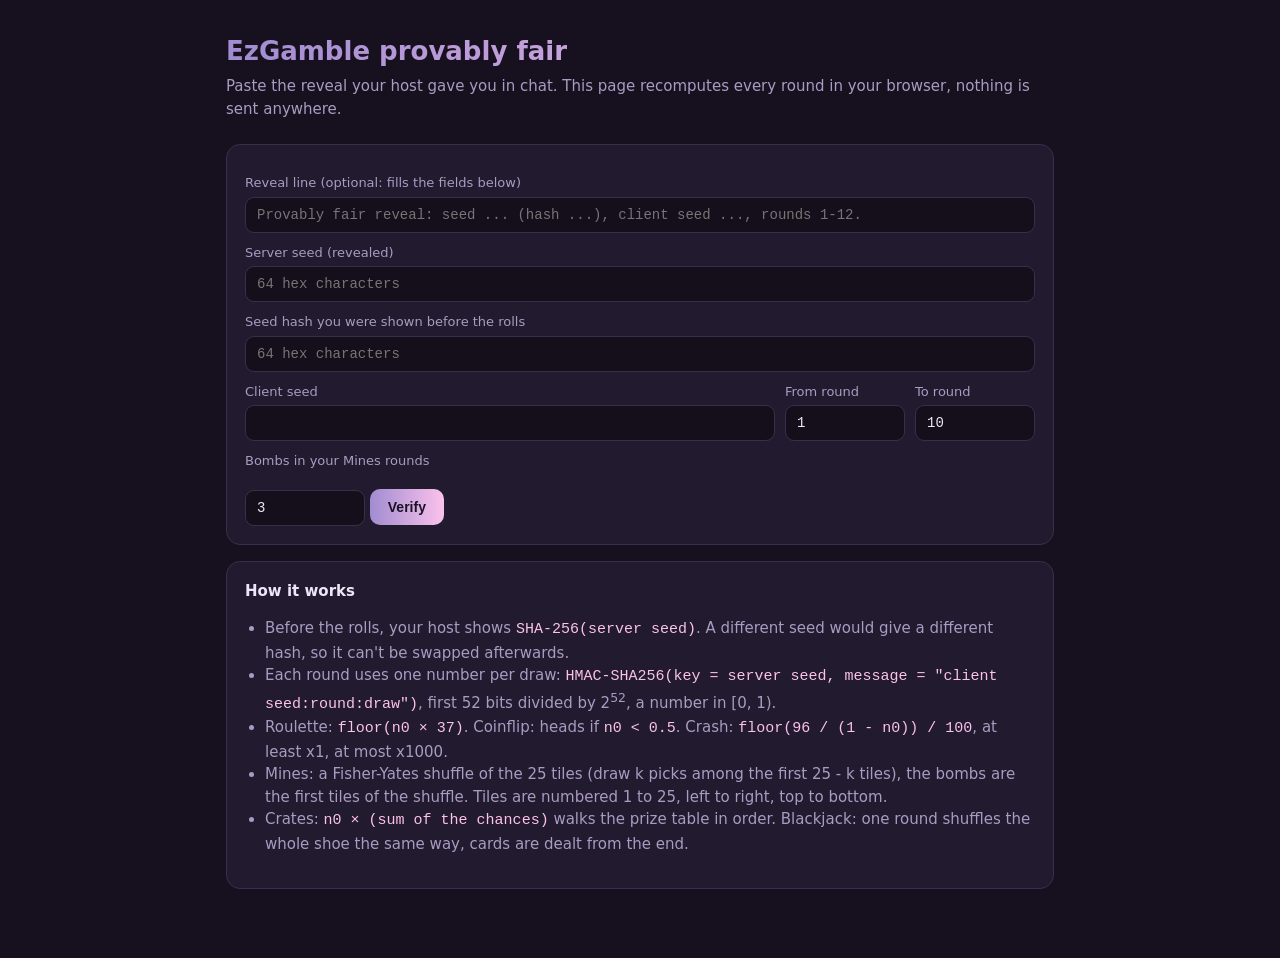
==== docs/verify.html @ 4d53700f "Release 0.3.11" ====
<!doctype html>
<html lang="en">
<head>
<meta charset="utf-8">
<meta name="viewport" content="width=device-width, initial-scale=1">
<title>EzGamble Verify</title>
<style>
  :root { --bg: #17111f; --card: #221a2e; --line: #3a2e4d; --text: #ece6f7; --mute: #a99bc2; --lav: #a18cd1; --pink: #fbc2eb; --green: #4be07a; --red: #ff5c5c; }
  * { box-sizing: border-box; }
  body { margin: 0; background: var(--bg); color: var(--text); font: 15px/1.5 ui-sans-serif, system-ui, -apple-system, sans-serif; }
  main { max-width: 860px; margin: 0 auto; padding: 32px 16px 64px; }
  h1 { margin: 0 0 4px; font-size: 26px; background: linear-gradient(90deg, var(--lav), var(--pink)); -webkit-background-clip: text; background-clip: text; color: transparent; }
  p.lead { margin: 0 0 24px; color: var(--mute); }
  .card { background: var(--card); border: 1px solid var(--line); border-radius: 14px; padding: 18px; margin-bottom: 16px; }
  label { display: block; font-size: 13px; color: var(--mute); margin: 10px 0 4px; }
  input { width: 100%; padding: 9px 11px; border-radius: 9px; border: 1px solid var(--line); background: #140f1b; color: var(--text); font: 14px ui-monospace, Menlo, monospace; }
  .row { display: grid; grid-template-columns: 1fr 120px 120px; gap: 10px; }
  @media (max-width: 600px) { .row { grid-template-columns: 1fr; } }
  button { margin-top: 14px; padding: 10px 18px; border: 0; border-radius: 10px; background: linear-gradient(90deg, var(--lav), var(--pink)); color: #1b1325; font-weight: 700; font-size: 14px; cursor: pointer; }
  .check { font-weight: 700; }
  .ok { color: var(--green); } .bad { color: var(--red); }
  table { width: 100%; border-collapse: collapse; font: 13px ui-monospace, Menlo, monospace; }
  th, td { text-align: left; padding: 6px 8px; border-bottom: 1px solid var(--line); white-space: nowrap; }
  th { color: var(--mute); font-weight: 600; }
  .scroll { overflow-x: auto; }
  details { margin-top: 4px; color: var(--mute); }
  code { font-family: ui-monospace, Menlo, monospace; color: var(--pink); }
  ul { padding-left: 20px; color: var(--mute); }
</style>
</head>
<body>
<main>
  <h1>EzGamble provably fair</h1>
  <p class="lead">Paste the reveal your host gave you in chat. This page recomputes every round in your browser, nothing is sent anywhere.</p>

  <div class="card">
    <label for="paste">Reveal line (optional: fills the fields below)</label>
    <input id="paste" placeholder="Provably fair reveal: seed ... (hash ...), client seed ..., rounds 1-12.">
    <label for="seed">Server seed (revealed)</label>
    <input id="seed" placeholder="64 hex characters">
    <label for="hash">Seed hash you were shown before the rolls</label>
    <input id="hash" placeholder="64 hex characters">
    <div class="row">
      <div><label for="client">Client seed</label><input id="client"></div>
      <div><label for="from">From round</label><input id="from" value="1" inputmode="numeric"></div>
      <div><label for="to">To round</label><input id="to" value="10" inputmode="numeric"></div>
    </div>
    <label for="mines">Bombs in your Mines rounds</label>
    <input id="mines" value="3" inputmode="numeric" style="max-width:120px">
    <button id="go">Verify</button>
  </div>

  <div class="card" id="out" hidden>
    <div id="hashcheck" class="check"></div>
    <div class="scroll"><table id="table"></table></div>
  </div>

  <div class="card">
    <strong>How it works</strong>
    <ul>
      <li>Before the rolls, your host shows <code>SHA-256(server seed)</code>. A different seed would give a different hash, so it can't be swapped afterwards.</li>
      <li>Each round uses one number per draw: <code>HMAC-SHA256(key = server seed, message = "client seed:round:draw")</code>, first 52 bits divided by 2<sup>52</sup>, a number in [0, 1).</li>
      <li>Roulette: <code>floor(n0 × 37)</code>. Coinflip: heads if <code>n0 &lt; 0.5</code>. Crash: <code>floor(96 / (1 - n0)) / 100</code>, at least x1, at most x1000.</li>
      <li>Mines: a Fisher-Yates shuffle of the 25 tiles (draw k picks among the first 25 - k tiles), the bombs are the first tiles of the shuffle. Tiles are numbered 1 to 25, left to right, top to bottom.</li>
      <li>Crates: <code>n0 × (sum of the chances)</code> walks the prize table in order. Blackjack: one round shuffles the whole shoe the same way, cards are dealt from the end.</li>
    </ul>
  </div>
</main>
<script>
const $ = (id) => document.getElementById(id);
const enc = new TextEncoder();
const hex = (buf) => [...new Uint8Array(buf)].map((b) => b.toString(16).padStart(2, '0')).join('');
async function sha256(s) { return hex(await crypto.subtle.digest('SHA-256', enc.encode(s))); }
async function keyOf(seed) { return crypto.subtle.importKey('raw', enc.encode(seed), { name: 'HMAC', hash: 'SHA-256' }, false, ['sign']); }
/** Same maths as the mod (data/Fair.number): the first 7 bytes, 52 bits, over 2^52. */
async function number(key, client, nonce, cursor) {
  const h = new Uint8Array(await crypto.subtle.sign('HMAC', key, enc.encode(client + ':' + nonce + ':' + cursor)));
  let v = 0n;
  for (let i = 0; i < 7; i++) v = (v << 8n) | BigInt(h[i]);
  return Number(v >> 4n) / 2 ** 52;
}
$('paste').addEventListener('input', () => {
  const t = $('paste').value;
  const m = (re) => (t.match(re) || [])[1];
  const seed = m(/seed ([0-9a-f]{64})/i), hash = m(/hash ([0-9a-f]{64})/i), client = m(/client seed ([A-Za-z0-9_-]+)/i), rounds = t.match(/rounds? (\d+)(?:-(\d+))?/i);
  if (seed) $('seed').value = seed;
  if (hash) $('hash').value = hash;
  if (client) $('client').value = client;
  if (rounds) { $('from').value = rounds[2] ? rounds[1] : 1; $('to').value = rounds[2] || rounds[1]; }
});
$('go').addEventListener('click', async () => {
  const seed = $('seed').value.trim(), want = $('hash').value.trim().toLowerCase(), client = $('client').value.trim();
  const from = Math.max(1, parseInt($('from').value) || 1), to = Math.min(from + 499, Math.max(from, parseInt($('to').value) || from));
  const bombs = Math.min(24, Math.max(1, parseInt($('mines').value) || 3));
  $('out').hidden = false;
  const got = await sha256(seed);
  $('hashcheck').innerHTML = !want ? 'Hash of this seed: <code>' + got + '</code>'
    : got === want ? '<span class="ok">✔ The seed matches the hash you were shown.</span>'
    : '<span class="bad">✖ This seed does NOT match the hash you were shown.</span>';
  const key = await keyOf(seed), rows = [];
  for (let n = from; n <= to; n++) {
    const n0 = await number(key, client, n, 0);
    const crash = Math.min(1000, Math.max(1, Math.floor(((1 - 0.04) / (1 - n0)) * 100) / 100));
    const idx = [...Array(25).keys()];
    for (let i = 24, c = 0; i > 0; i--, c++) { const j = Math.floor((await number(key, client, n, c)) * (i + 1)); [idx[i], idx[j]] = [idx[j], idx[i]]; }
    const mines = idx.slice(0, bombs).map((b) => b + 1).sort((a, b) => a - b).join(',');
    rows.push(`<tr><td>#${n}</td><td>${n0.toFixed(6)}</td><td>${Math.floor(n0 * 37)}</td><td>${n0 < 0.5 ? 'heads' : 'tails'}</td><td>x${crash}</td><td>${mines}</td></tr>`);
  }
  $('table').innerHTML = '<tr><th>Round</th><th>n0</th><th>Roulette</th><th>Coinflip</th><th>Crash</th><th>Mines (' + bombs + ')</th></tr>' + rows.join('');
});
</script>
</body>
</html>
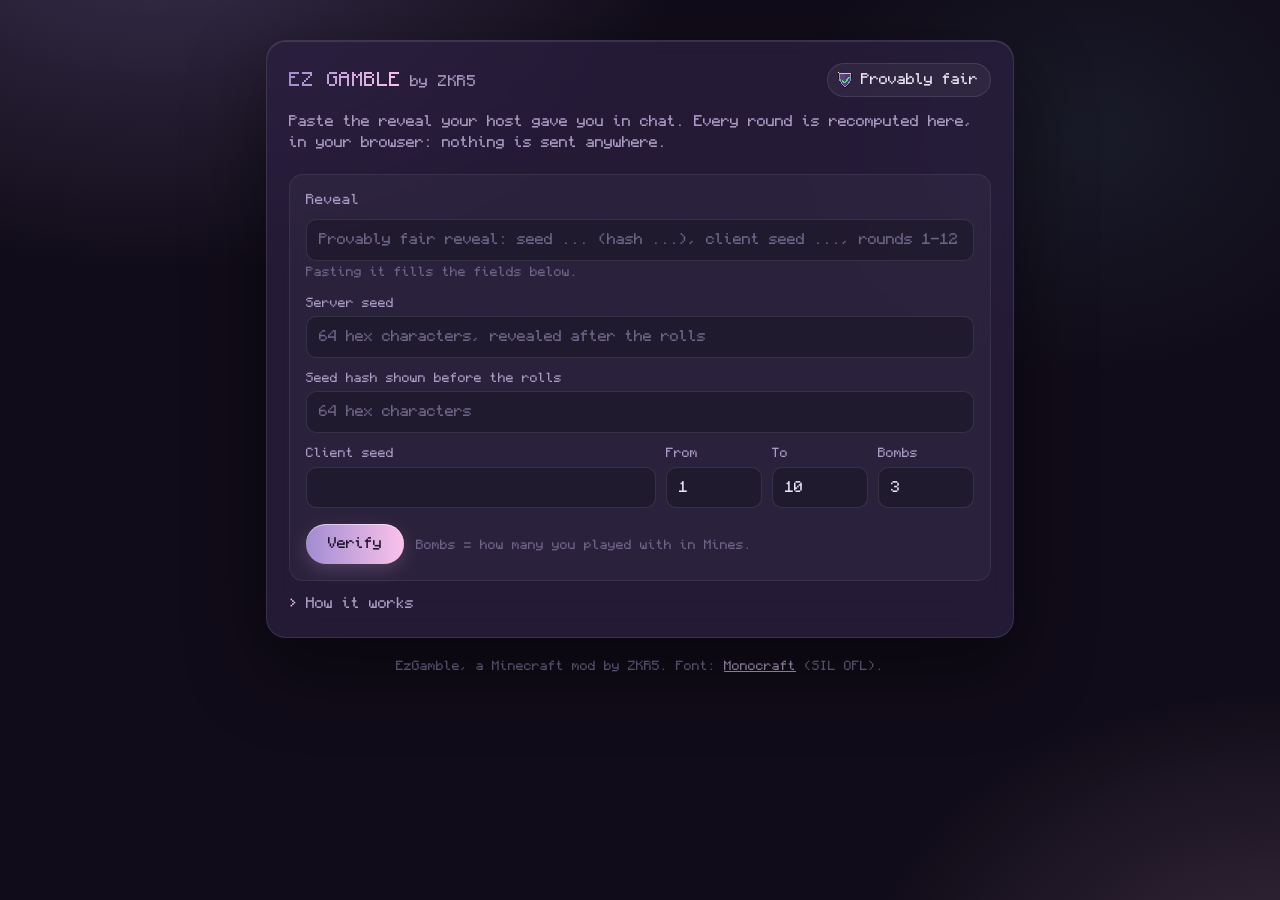
==== commit e3a01ff2: "verify.html: the mod's look (glass panel, pixel font, game icons, rounds as rows)" ====
--- a/docs/verify.html
+++ b/docs/verify.html
@@ -4,72 +4,148 @@
 <meta charset="utf-8">
 <meta name="viewport" content="width=device-width, initial-scale=1">
 <title>EzGamble Verify</title>
+<link rel="icon" href="assets/fair.png">
 <style>
-  :root { --bg: #17111f; --card: #221a2e; --line: #3a2e4d; --text: #ece6f7; --mute: #a99bc2; --lav: #a18cd1; --pink: #fbc2eb; --green: #4be07a; --red: #ff5c5c; }
+  @font-face { font-family: Monocraft; src: url(assets/Monocraft.ttf) format('truetype'); font-display: swap; }
+  :root {
+    --bg: #110c19; --glass: rgba(44, 33, 64, .72); --glass-2: rgba(255, 255, 255, .05); --edge: rgba(255, 255, 255, .10);
+    --text: #ece6f7; --mute: #a99bc2; --dim: #6f6488; --lav: #a18cd1; --pink: #fbc2eb; --green: #4be07a; --red: #ff5c5c; --gold: #f2c14e;
+    --grad: linear-gradient(90deg, var(--lav), var(--pink));
+  }
   * { box-sizing: border-box; }
-  body { margin: 0; background: var(--bg); color: var(--text); font: 15px/1.5 ui-sans-serif, system-ui, -apple-system, sans-serif; }
-  main { max-width: 860px; margin: 0 auto; padding: 32px 16px 64px; }
-  h1 { margin: 0 0 4px; font-size: 26px; background: linear-gradient(90deg, var(--lav), var(--pink)); -webkit-background-clip: text; background-clip: text; color: transparent; }
-  p.lead { margin: 0 0 24px; color: var(--mute); }
-  .card { background: var(--card); border: 1px solid var(--line); border-radius: 14px; padding: 18px; margin-bottom: 16px; }
-  label { display: block; font-size: 13px; color: var(--mute); margin: 10px 0 4px; }
-  input { width: 100%; padding: 9px 11px; border-radius: 9px; border: 1px solid var(--line); background: #140f1b; color: var(--text); font: 14px ui-monospace, Menlo, monospace; }
-  .row { display: grid; grid-template-columns: 1fr 120px 120px; gap: 10px; }
-  @media (max-width: 600px) { .row { grid-template-columns: 1fr; } }
-  button { margin-top: 14px; padding: 10px 18px; border: 0; border-radius: 10px; background: linear-gradient(90deg, var(--lav), var(--pink)); color: #1b1325; font-weight: 700; font-size: 14px; cursor: pointer; }
-  .check { font-weight: 700; }
-  .ok { color: var(--green); } .bad { color: var(--red); }
-  table { width: 100%; border-collapse: collapse; font: 13px ui-monospace, Menlo, monospace; }
-  th, td { text-align: left; padding: 6px 8px; border-bottom: 1px solid var(--line); white-space: nowrap; }
-  th { color: var(--mute); font-weight: 600; }
-  .scroll { overflow-x: auto; }
-  details { margin-top: 4px; color: var(--mute); }
-  code { font-family: ui-monospace, Menlo, monospace; color: var(--pink); }
-  ul { padding-left: 20px; color: var(--mute); }
+  html { background: var(--bg); }
+  body {
+    margin: 0; min-height: 100vh; color: var(--text); font: 14px/1.55 Monocraft, ui-monospace, monospace; -webkit-font-smoothing: none;
+    background:
+      radial-gradient(900px 600px at 12% -10%, rgba(161, 140, 209, .28), transparent 60%),
+      radial-gradient(700px 500px at 100% 110%, rgba(251, 194, 235, .16), transparent 60%),
+      radial-gradient(500px 400px at 85% 15%, rgba(120, 194, 222, .08), transparent 60%),
+      var(--bg);
+  }
+  main { max-width: 780px; margin: 0 auto; padding: 40px 16px 64px; }
+
+  /* the window: the menu's glass panel */
+  .window {
+    background: var(--glass); border: 1px solid var(--edge); border-radius: 20px; padding: 22px;
+    box-shadow: 0 30px 80px rgba(0, 0, 0, .45), inset 0 1px 0 rgba(255, 255, 255, .10);
+    backdrop-filter: blur(24px) saturate(140%); -webkit-backdrop-filter: blur(24px) saturate(140%);
+  }
+  .top { display: flex; align-items: center; justify-content: space-between; gap: 12px; flex-wrap: wrap; }
+  .brand { font-size: 18px; letter-spacing: .5px; }
+  .brand b { font-weight: 400; background: var(--grad); -webkit-background-clip: text; background-clip: text; color: transparent; }
+  .brand span { color: var(--mute); font-size: 14px; margin-left: 8px; }
+  .pill { display: inline-flex; align-items: center; gap: 7px; padding: 5px 12px 5px 8px; border-radius: 999px; background: var(--glass-2); border: 1px solid var(--edge); color: var(--text); white-space: nowrap; }
+  .pill img { width: 18px; height: 18px; image-rendering: pixelated; }
+  .lead { color: var(--mute); margin: 14px 0 20px; }
+
+  .card { background: rgba(255, 255, 255, .035); border: 1px solid rgba(255, 255, 255, .07); border-radius: 14px; padding: 14px 16px 16px; margin-top: 12px; }
+  .card h2 { margin: 0 0 10px; font: inherit; font-size: 13px; color: var(--mute); font-weight: 400; }
+  label { display: block; font-size: 12px; color: var(--mute); margin: 10px 0 5px; }
+  input {
+    width: 100%; padding: 9px 12px; border-radius: 10px; border: 1px solid var(--edge); background: rgba(0, 0, 0, .22); color: var(--text);
+    font: inherit; outline: none; transition: border-color .15s, box-shadow .15s;
+  }
+  input::placeholder { color: var(--dim); }
+  input:focus { border-color: rgba(161, 140, 209, .8); box-shadow: 0 0 0 3px rgba(161, 140, 209, .18); }
+  .grid { display: grid; grid-template-columns: 1fr 96px 96px 96px; gap: 10px; }
+  @media (max-width: 640px) { .grid { grid-template-columns: 1fr 1fr; } .grid > :first-child { grid-column: 1 / -1; } }
+  .actions { display: flex; align-items: center; gap: 12px; margin-top: 16px; flex-wrap: wrap; }
+  button {
+    padding: 9px 22px; border: 0; border-radius: 999px; background: var(--grad); color: #1d1428; font: inherit; cursor: pointer;
+    box-shadow: 0 6px 18px rgba(251, 194, 235, .18), inset 0 1px 0 rgba(255, 255, 255, .5); transition: transform .12s, filter .12s;
+  }
+  button:hover { transform: translateY(-1px); filter: brightness(1.05); }
+  button:active { transform: scale(.97); }
+  .hint { color: var(--dim); font-size: 12px; }
+
+  /* the verdict */
+  .verdict { display: flex; align-items: center; gap: 12px; border-radius: 14px; padding: 12px 16px; margin-top: 12px; border: 1px solid; }
+  .verdict .mark { font-size: 22px; }
+  .verdict small { display: block; color: var(--mute); word-break: break-all; }
+  .verdict.ok { background: rgba(75, 224, 122, .08); border-color: rgba(75, 224, 122, .35); color: var(--green); }
+  .verdict.bad { background: rgba(255, 92, 92, .08); border-color: rgba(255, 92, 92, .4); color: var(--red); }
+  .verdict.info { background: rgba(161, 140, 209, .08); border-color: rgba(161, 140, 209, .35); color: var(--lav); }
+
+  /* the rounds: one row each, like History */
+  .rounds { margin-top: 12px; display: grid; gap: 6px; }
+  .head, .row { display: grid; grid-template-columns: 52px repeat(4, 1fr); align-items: center; gap: 8px; }
+  .head { color: var(--dim); font-size: 12px; padding: 0 10px; }
+  .head span { display: flex; align-items: center; gap: 6px; }
+  .head img { width: 16px; height: 16px; image-rendering: pixelated; }
+  .row { padding: 8px 10px; border-radius: 10px; background: rgba(255, 255, 255, .03); border: 1px solid rgba(255, 255, 255, .05); }
+  .row:hover { background: rgba(255, 255, 255, .06); border-color: rgba(161, 140, 209, .35); }
+  .n { color: var(--dim); }
+  .num { display: inline-grid; place-items: center; min-width: 28px; height: 22px; padding: 0 6px; border-radius: 6px; color: #fff; }
+  .num.red { background: #c8344a; } .num.black { background: #241c30; border: 1px solid #3a2e4d; } .num.green { background: #2b9a57; }
+  .coin { display: inline-flex; align-items: center; gap: 6px; }
+  .coin i { width: 14px; height: 14px; border-radius: 50%; background: radial-gradient(circle at 35% 35%, #ffe9a8, var(--gold) 55%, #b9832c); box-shadow: inset 0 -1px 0 rgba(0, 0, 0, .3); }
+  .coin.tails i { background: radial-gradient(circle at 35% 35%, #eef0f5, #c7ccd6 55%, #8d93a3); }
+  .x { color: var(--text); } .x.hi { background: var(--grad); -webkit-background-clip: text; background-clip: text; color: transparent; } .x.lo { color: var(--red); }
+  .minegrid { display: inline-grid; grid-template-columns: repeat(5, 5px); gap: 2px; padding: 3px; border-radius: 5px; background: rgba(0, 0, 0, .25); }
+  .minegrid b { width: 5px; height: 5px; border-radius: 2px; background: rgba(255, 255, 255, .12); }
+  .minegrid b.bomb { background: var(--pink); box-shadow: 0 0 6px rgba(251, 194, 235, .6); }
+  @media (max-width: 640px) { .head, .row { grid-template-columns: 40px repeat(4, 1fr); gap: 6px; font-size: 12px; } .head span:not(:first-child) { font-size: 0; } }
+
+  details { margin-top: 12px; }
+  summary { cursor: pointer; color: var(--mute); list-style: none; display: flex; align-items: center; gap: 8px; }
+  summary::before { content: '›'; color: var(--pink); transition: transform .15s; }
+  details[open] summary::before { transform: rotate(90deg); }
+  details ul { margin: 10px 0 0; padding-left: 20px; color: var(--mute); }
+  details li { margin: 6px 0; }
+  code { color: var(--pink); font-family: inherit; }
+  footer { text-align: center; color: var(--dim); font-size: 12px; margin-top: 18px; }
+  footer a { color: var(--mute); }
 </style>
 </head>
 <body>
 <main>
-  <h1>EzGamble provably fair</h1>
-  <p class="lead">Paste the reveal your host gave you in chat. This page recomputes every round in your browser, nothing is sent anywhere.</p>
-
-  <div class="card">
-    <label for="paste">Reveal line (optional: fills the fields below)</label>
-    <input id="paste" placeholder="Provably fair reveal: seed ... (hash ...), client seed ..., rounds 1-12.">
-    <label for="seed">Server seed (revealed)</label>
-    <input id="seed" placeholder="64 hex characters">
-    <label for="hash">Seed hash you were shown before the rolls</label>
-    <input id="hash" placeholder="64 hex characters">
-    <div class="row">
-      <div><label for="client">Client seed</label><input id="client"></div>
-      <div><label for="from">From round</label><input id="from" value="1" inputmode="numeric"></div>
-      <div><label for="to">To round</label><input id="to" value="10" inputmode="numeric"></div>
+  <div class="window">
+    <div class="top">
+      <div class="brand"><b>EZ GAMBLE</b><span>by ZKR5</span></div>
+      <div class="pill"><img src="assets/fair.png" alt="">Provably fair</div>
     </div>
-    <label for="mines">Bombs in your Mines rounds</label>
-    <input id="mines" value="3" inputmode="numeric" style="max-width:120px">
-    <button id="go">Verify</button>
+    <p class="lead">Paste the reveal your host gave you in chat. Every round is recomputed here, in your browser: nothing is sent anywhere.</p>
+
+    <div class="card">
+      <h2>Reveal</h2>
+      <input id="paste" placeholder="Provably fair reveal: seed ... (hash ...), client seed ..., rounds 1-12." aria-label="Reveal line">
+      <span class="hint">Pasting it fills the fields below.</span>
+      <label for="seed">Server seed</label>
+      <input id="seed" placeholder="64 hex characters, revealed after the rolls" spellcheck="false">
+      <label for="hash">Seed hash shown before the rolls</label>
+      <input id="hash" placeholder="64 hex characters" spellcheck="false">
+      <div class="grid">
+        <div><label for="client">Client seed</label><input id="client" spellcheck="false"></div>
+        <div><label for="from">From</label><input id="from" value="1" inputmode="numeric"></div>
+        <div><label for="to">To</label><input id="to" value="10" inputmode="numeric"></div>
+        <div><label for="mines">Bombs</label><input id="mines" value="3" inputmode="numeric"></div>
+      </div>
+      <div class="actions"><button id="go">Verify</button><span class="hint">Bombs = how many you played with in Mines.</span></div>
+    </div>
+
+    <div id="out" hidden>
+      <div id="verdict" class="verdict"></div>
+      <div class="rounds" id="rounds"></div>
+    </div>
+
+    <details>
+      <summary>How it works</summary>
+      <ul>
+        <li>Before the rolls, your host shows <code>SHA-256(server seed)</code>. Another seed would give another hash, so it can't be swapped afterwards.</li>
+        <li>Each draw of a round is <code>HMAC-SHA256(server seed, "client seed:round:draw")</code>, first 52 bits divided by 2<sup>52</sup>: a number n in [0, 1).</li>
+        <li>Roulette <code>floor(n0 × 37)</code>. Coinflip heads if <code>n0 &lt; 0.5</code>. Crash <code>floor(96 / (1 - n0)) / 100</code>, between x1 and x1000.</li>
+        <li>Mines: a Fisher-Yates shuffle of the 25 tiles, the bombs are its first tiles (numbered 1 to 25, left to right, top to bottom).</li>
+        <li>Crates: <code>n0 × (sum of the chances)</code> walks the prize table in order. Blackjack: one round shuffles the whole shoe the same way, cards are dealt from the end.</li>
+      </ul>
+    </details>
   </div>
-
-  <div class="card" id="out" hidden>
-    <div id="hashcheck" class="check"></div>
-    <div class="scroll"><table id="table"></table></div>
-  </div>
-
-  <div class="card">
-    <strong>How it works</strong>
-    <ul>
-      <li>Before the rolls, your host shows <code>SHA-256(server seed)</code>. A different seed would give a different hash, so it can't be swapped afterwards.</li>
-      <li>Each round uses one number per draw: <code>HMAC-SHA256(key = server seed, message = "client seed:round:draw")</code>, first 52 bits divided by 2<sup>52</sup>, a number in [0, 1).</li>
-      <li>Roulette: <code>floor(n0 × 37)</code>. Coinflip: heads if <code>n0 &lt; 0.5</code>. Crash: <code>floor(96 / (1 - n0)) / 100</code>, at least x1, at most x1000.</li>
-      <li>Mines: a Fisher-Yates shuffle of the 25 tiles (draw k picks among the first 25 - k tiles), the bombs are the first tiles of the shuffle. Tiles are numbered 1 to 25, left to right, top to bottom.</li>
-      <li>Crates: <code>n0 × (sum of the chances)</code> walks the prize table in order. Blackjack: one round shuffles the whole shoe the same way, cards are dealt from the end.</li>
-    </ul>
-  </div>
+  <footer>EzGamble, a Minecraft mod by ZKR5. Font: <a href="https://github.com/IdreesInc/Monocraft">Monocraft</a> (SIL OFL).</footer>
 </main>
 <script>
 const $ = (id) => document.getElementById(id);
 const enc = new TextEncoder();
 const hex = (buf) => [...new Uint8Array(buf)].map((b) => b.toString(16).padStart(2, '0')).join('');
+const RED = new Set([1, 3, 5, 7, 9, 12, 14, 16, 18, 19, 21, 23, 25, 27, 30, 32, 34, 36]);
 async function sha256(s) { return hex(await crypto.subtle.digest('SHA-256', enc.encode(s))); }
 async function keyOf(seed) { return crypto.subtle.importKey('raw', enc.encode(seed), { name: 'HMAC', hash: 'SHA-256' }, false, ['sign']); }
 /** Same maths as the mod (data/Fair.number): the first 7 bytes, 52 bits, over 2^52. */
@@ -79,6 +155,7 @@
   for (let i = 0; i < 7; i++) v = (v << 8n) | BigInt(h[i]);
   return Number(v >> 4n) / 2 ** 52;
 }
+const esc = (s) => s.replace(/[&<>"]/g, (c) => ({ '&': '&amp;', '<': '&lt;', '>': '&gt;', '"': '&quot;' }[c]));
 $('paste').addEventListener('input', () => {
   const t = $('paste').value;
   const m = (re) => (t.match(re) || [])[1];
@@ -93,20 +170,30 @@
   const from = Math.max(1, parseInt($('from').value) || 1), to = Math.min(from + 499, Math.max(from, parseInt($('to').value) || from));
   const bombs = Math.min(24, Math.max(1, parseInt($('mines').value) || 3));
   $('out').hidden = false;
-  const got = await sha256(seed);
-  $('hashcheck').innerHTML = !want ? 'Hash of this seed: <code>' + got + '</code>'
-    : got === want ? '<span class="ok">✔ The seed matches the hash you were shown.</span>'
-    : '<span class="bad">✖ This seed does NOT match the hash you were shown.</span>';
-  const key = await keyOf(seed), rows = [];
+  const got = await sha256(seed), v = $('verdict');
+  if (!want) { v.className = 'verdict info'; v.innerHTML = '<span class="mark">#</span><div>Hash of this seed<small>' + got + '</small></div>'; }
+  else if (got === want) { v.className = 'verdict ok'; v.innerHTML = '<span class="mark">✔</span><div>The seed matches the hash you were shown<small>' + got + '</small></div>'; }
+  else { v.className = 'verdict bad'; v.innerHTML = '<span class="mark">✖</span><div>This seed does NOT match the hash you were shown<small>seed hashes to ' + got + '</small></div>'; }
+  const key = await keyOf(seed);
+  const rows = ['<div class="head"><span>Round</span><span><img src="assets/roulette.png" alt="">Roulette</span><span><img src="assets/coinflip.png" alt="">Coinflip</span><span><img src="assets/crash.png" alt="">Crash</span><span><img src="assets/mines.png" alt="">Mines</span></div>'];
   for (let n = from; n <= to; n++) {
     const n0 = await number(key, client, n, 0);
+    const r = Math.floor(n0 * 37), col = r === 0 ? 'green' : RED.has(r) ? 'red' : 'black';
+    const heads = n0 < 0.5;
     const crash = Math.min(1000, Math.max(1, Math.floor(((1 - 0.04) / (1 - n0)) * 100) / 100));
     const idx = [...Array(25).keys()];
     for (let i = 24, c = 0; i > 0; i--, c++) { const j = Math.floor((await number(key, client, n, c)) * (i + 1)); [idx[i], idx[j]] = [idx[j], idx[i]]; }
-    const mines = idx.slice(0, bombs).map((b) => b + 1).sort((a, b) => a - b).join(',');
-    rows.push(`<tr><td>#${n}</td><td>${n0.toFixed(6)}</td><td>${Math.floor(n0 * 37)}</td><td>${n0 < 0.5 ? 'heads' : 'tails'}</td><td>x${crash}</td><td>${mines}</td></tr>`);
-  }
-  $('table').innerHTML = '<tr><th>Round</th><th>n0</th><th>Roulette</th><th>Coinflip</th><th>Crash</th><th>Mines (' + bombs + ')</th></tr>' + rows.join('');
+    const set = new Set(idx.slice(0, bombs));
+    const list = [...set].map((b) => b + 1).sort((a, b) => a - b).join(', ');
+    const grid = [...Array(25).keys()].map((i) => '<b class="' + (set.has(i) ? 'bomb' : '') + '"></b>').join('');
+    rows.push('<div class="row" title="n0 = ' + n0.toFixed(8) + '">'
+      + '<span class="n">#' + n + '</span>'
+      + '<span><span class="num ' + col + '">' + r + '</span></span>'
+      + '<span class="coin ' + (heads ? 'heads' : 'tails') + '"><i></i>' + (heads ? 'Heads' : 'Tails') + '</span>'
+      + '<span class="x ' + (crash >= 10 ? 'hi' : crash < 1.5 ? 'lo' : '') + '">x' + crash + '</span>'
+      + '<span title="Bombs on tiles ' + esc(list) + '"><span class="minegrid">' + grid + '</span></span></div>');
+  }
+  $('rounds').innerHTML = rows.join('');
 });
 </script>
 </body>
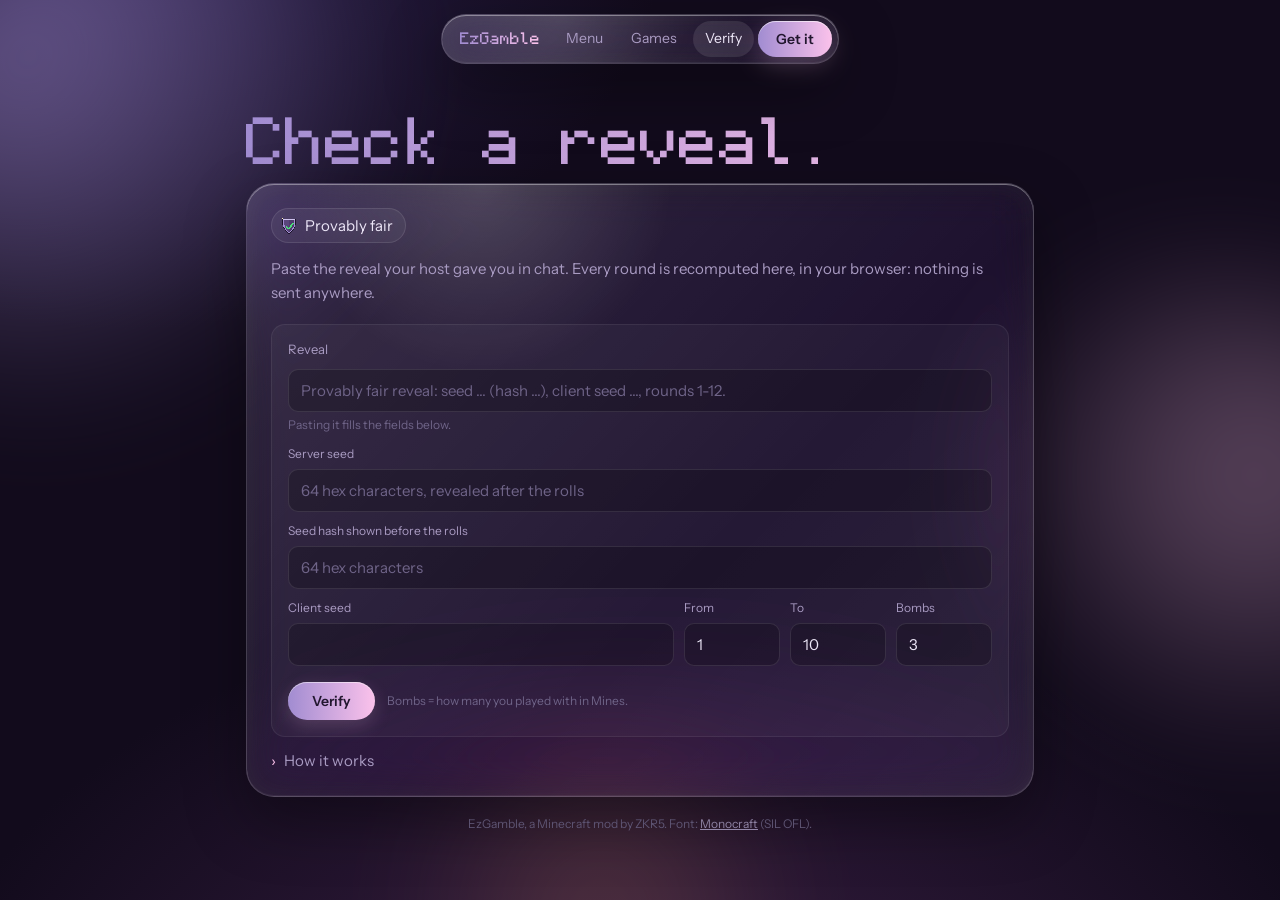
==== commit 96b561ed: "Site: teaser page (menu tour, games, animated podium, provably fair) and verify page in the same loo" ====
--- a/docs/verify.html
+++ b/docs/verify.html
@@ -5,31 +5,23 @@
 <meta name="viewport" content="width=device-width, initial-scale=1">
 <title>EzGamble Verify</title>
 <link rel="icon" href="assets/fair.png">
+<link rel="preconnect" href="https://fonts.googleapis.com"><link rel="preconnect" href="https://fonts.gstatic.com" crossorigin>
+<link href="https://fonts.googleapis.com/css2?family=Instrument+Sans:wght@400;500;600&display=swap" rel="stylesheet">
+<link rel="stylesheet" href="site.css">
 <style>
-  @font-face { font-family: Monocraft; src: url(assets/Monocraft.ttf) format('truetype'); font-display: swap; }
   :root {
     --bg: #110c19; --glass: rgba(44, 33, 64, .72); --glass-2: rgba(255, 255, 255, .05); --edge: rgba(255, 255, 255, .10);
     --text: #ece6f7; --mute: #a99bc2; --dim: #6f6488; --lav: #a18cd1; --pink: #fbc2eb; --green: #4be07a; --red: #ff5c5c; --gold: #f2c14e;
     --grad: linear-gradient(90deg, var(--lav), var(--pink));
   }
   * { box-sizing: border-box; }
-  html { background: var(--bg); }
-  body {
-    margin: 0; min-height: 100vh; color: var(--text); font: 14px/1.55 Monocraft, ui-monospace, monospace; -webkit-font-smoothing: none;
-    background:
-      radial-gradient(900px 600px at 12% -10%, rgba(161, 140, 209, .28), transparent 60%),
-      radial-gradient(700px 500px at 100% 110%, rgba(251, 194, 235, .16), transparent 60%),
-      radial-gradient(500px 400px at 85% 15%, rgba(120, 194, 222, .08), transparent 60%),
-      var(--bg);
-  }
-  main { max-width: 780px; margin: 0 auto; padding: 40px 16px 64px; }
+  body { font-size: 15px; }
+  main { max-width: 820px; margin: 0 auto; padding: 110px 16px 64px; }
+  h1.display { font-size: clamp(36px, 6vw, 60px); margin: 0 0 10px; }
+  input, .rounds, .verdict small, code { font-family: var(--pixel); }
 
   /* the window: the menu's glass panel */
-  .window {
-    background: var(--glass); border: 1px solid var(--edge); border-radius: 20px; padding: 22px;
-    box-shadow: 0 30px 80px rgba(0, 0, 0, .45), inset 0 1px 0 rgba(255, 255, 255, .10);
-    backdrop-filter: blur(24px) saturate(140%); -webkit-backdrop-filter: blur(24px) saturate(140%);
-  }
+  .window { border-radius: 28px; padding: 24px; }
   .top { display: flex; align-items: center; justify-content: space-between; gap: 12px; flex-wrap: wrap; }
   .brand { font-size: 18px; letter-spacing: .5px; }
   .brand b { font-weight: 400; background: var(--grad); -webkit-background-clip: text; background-clip: text; color: transparent; }
@@ -51,7 +43,7 @@
   @media (max-width: 640px) { .grid { grid-template-columns: 1fr 1fr; } .grid > :first-child { grid-column: 1 / -1; } }
   .actions { display: flex; align-items: center; gap: 12px; margin-top: 16px; flex-wrap: wrap; }
   button {
-    padding: 9px 22px; border: 0; border-radius: 999px; background: var(--grad); color: #1d1428; font: inherit; cursor: pointer;
+    padding: 10px 24px; border: 0; border-radius: 999px; background: var(--grad); color: #22172f; font: 600 14px var(--sans); cursor: pointer;
     box-shadow: 0 6px 18px rgba(251, 194, 235, .18), inset 0 1px 0 rgba(255, 255, 255, .5); transition: transform .12s, filter .12s;
   }
   button:hover { transform: translateY(-1px); filter: brightness(1.05); }
@@ -98,10 +90,18 @@
 </style>
 </head>
 <body>
+<div class="sky" aria-hidden="true"><div class="orb a"></div><div class="orb b"></div><div class="orb c"></div></div>
+<nav class="nav lg" aria-label="Site">
+  <a class="mark" href="index.html">EzGamble</a>
+  <a class="l opt" href="index.html#menu">Menu</a>
+  <a class="l opt" href="index.html#games">Games</a>
+  <a class="l on" href="verify.html">Verify</a>
+  <a class="btn primary" href="index.html#get">Get it</a>
+</nav>
 <main>
-  <div class="window">
+  <h1 class="display gradtext">Check a reveal.</h1>
+  <div class="window lg">
     <div class="top">
-      <div class="brand"><b>EZ GAMBLE</b><span>by ZKR5</span></div>
       <div class="pill"><img src="assets/fair.png" alt="">Provably fair</div>
     </div>
     <p class="lead">Paste the reveal your host gave you in chat. Every round is recomputed here, in your browser: nothing is sent anywhere.</p>
@@ -195,6 +195,13 @@
   }
   $('rounds').innerHTML = rows.join('');
 });
+// the specular highlight follows the pointer on any glass under it
+addEventListener('pointermove', (e) => {
+  const el = e.target.closest && e.target.closest('.lg');
+  if (!el) return;
+  const r = el.getBoundingClientRect();
+  el.style.setProperty('--mx', (e.clientX - r.left) + 'px'); el.style.setProperty('--my', (e.clientY - r.top) + 'px');
+}, { passive: true });
 </script>
 </body>
 </html>
--- a/docs/site.css
+++ b/docs/site.css
@@ -0,0 +1,64 @@
+/* EzGamble site: the mod's own look (glass, lavender to pink, pixel display type), Apple-style pacing. */
+@font-face { font-family: Monocraft; src: url(assets/Monocraft.ttf) format('truetype'); font-display: swap; }
+
+:root {
+  --night: #120b1c; --plum: #1e1430; --text: #f1ecfa; --mute: #b3a6cc; --dim: #7a6d93;
+  --lav: #a18cd1; --pink: #fbc2eb; --gold: #f2c14e; --green: #4be07a; --red: #ff5c5c;
+  --grad: linear-gradient(90deg, var(--lav), var(--pink));
+  --pixel: Monocraft, ui-monospace, monospace;
+  --sans: 'Instrument Sans', -apple-system, BlinkMacSystemFont, 'Segoe UI', sans-serif;
+}
+* { box-sizing: border-box; }
+html { background: var(--night); scroll-behavior: smooth; }
+body { margin: 0; color: var(--text); font: 17px/1.55 var(--sans); -webkit-font-smoothing: antialiased; overflow-x: hidden; }
+img { display: block; max-width: 100%; }
+a { color: inherit; }
+:focus-visible { outline: 2px solid var(--pink); outline-offset: 3px; border-radius: 8px; }
+
+/* the sky behind everything: slow glass orbs */
+.sky { position: fixed; inset: 0; z-index: -1; overflow: hidden; background:
+  radial-gradient(1200px 800px at 50% 120%, #3a1f45 0%, transparent 60%),
+  radial-gradient(900px 700px at 10% -10%, #2a1f4a 0%, transparent 60%), var(--night); }
+.orb { position: absolute; border-radius: 50%; filter: blur(60px); opacity: .55; animation: drift 26s ease-in-out infinite alternate; }
+.orb.a { width: 46vmax; height: 46vmax; left: -12vmax; top: -10vmax; background: radial-gradient(circle at 30% 30%, #a18cd1, transparent 65%); }
+.orb.b { width: 40vmax; height: 40vmax; right: -14vmax; top: 30vh; background: radial-gradient(circle at 60% 40%, #fbc2eb, transparent 65%); opacity: .35; animation-duration: 32s; }
+.orb.c { width: 34vmax; height: 34vmax; left: 30vw; bottom: -18vmax; background: radial-gradient(circle, #f6a26b, transparent 65%); opacity: .22; animation-duration: 38s; }
+@keyframes drift { to { transform: translate(6vmax, 4vmax) scale(1.08); } }
+
+/* Liquid Glass: blur + saturation, a lit rim, a specular highlight that follows the pointer */
+.lg {
+  position: relative; isolation: isolate;
+  background: linear-gradient(135deg, rgba(255, 255, 255, .13), rgba(255, 255, 255, .035) 60%, rgba(255, 255, 255, .08));
+  backdrop-filter: blur(22px) saturate(180%); -webkit-backdrop-filter: blur(22px) saturate(180%);
+  border: 1px solid rgba(255, 255, 255, .16);
+  box-shadow: inset 0 1px 0 rgba(255, 255, 255, .38), inset 0 -1px 0 rgba(255, 255, 255, .06), inset 0 0 24px rgba(255, 255, 255, .04), 0 24px 60px rgba(0, 0, 0, .35);
+}
+.lg::before {
+  content: ''; position: absolute; inset: 0; border-radius: inherit; pointer-events: none; z-index: -1;
+  background: radial-gradient(420px circle at var(--mx, 30%) var(--my, 0%), rgba(255, 255, 255, .16), transparent 45%);
+}
+
+/* the floating nav: one glass capsule */
+.nav { position: fixed; top: 14px; left: 50%; transform: translateX(-50%); z-index: 50; display: flex; align-items: center; gap: 4px; padding: 6px 6px 6px 18px; border-radius: 999px; max-width: calc(100vw - 32px); }
+.nav .mark { font: 15px var(--pixel); background: var(--grad); -webkit-background-clip: text; background-clip: text; color: transparent; margin-right: 10px; text-decoration: none; white-space: nowrap; }
+.nav a.l { font-size: 14px; color: var(--mute); text-decoration: none; padding: 7px 12px; border-radius: 999px; white-space: nowrap; }
+.nav a.l:hover { color: var(--text); background: rgba(255, 255, 255, .07); }
+.nav a.l.on { color: var(--text); background: rgba(255, 255, 255, .1); }
+@media (max-width: 720px) { .nav a.l.opt { display: none; } }
+
+.btn { display: inline-flex; align-items: center; gap: 8px; padding: 9px 18px; border-radius: 999px; font: 600 14px var(--sans); text-decoration: none; cursor: pointer; border: 0; white-space: nowrap; transition: transform .15s, filter .15s; }
+.btn.primary { background: var(--grad); color: #22172f; box-shadow: inset 0 1px 0 rgba(255, 255, 255, .6), 0 8px 24px rgba(251, 194, 235, .22); }
+.btn.ghost { color: var(--text); }
+.btn:hover { transform: translateY(-1px); filter: brightness(1.06); }
+.btn:active { transform: scale(.97); }
+
+.wrap { max-width: 1120px; margin: 0 auto; padding: 0 20px; }
+.display { font-family: var(--pixel); font-weight: 400; letter-spacing: -.01em; line-height: 1.05; }
+.gradtext { background: var(--grad); -webkit-background-clip: text; background-clip: text; color: transparent; }
+h2.sec { font: 400 clamp(34px, 5.4vw, 64px)/1.05 var(--pixel); margin: 0 0 16px; }
+p.sub { color: var(--mute); font-size: clamp(17px, 1.6vw, 20px); max-width: 34em; margin: 0; }
+.pix { image-rendering: pixelated; }
+
+@media (prefers-reduced-motion: reduce) {
+  *, *::before, *::after { animation: none !important; transition: none !important; scroll-behavior: auto !important; }
+}
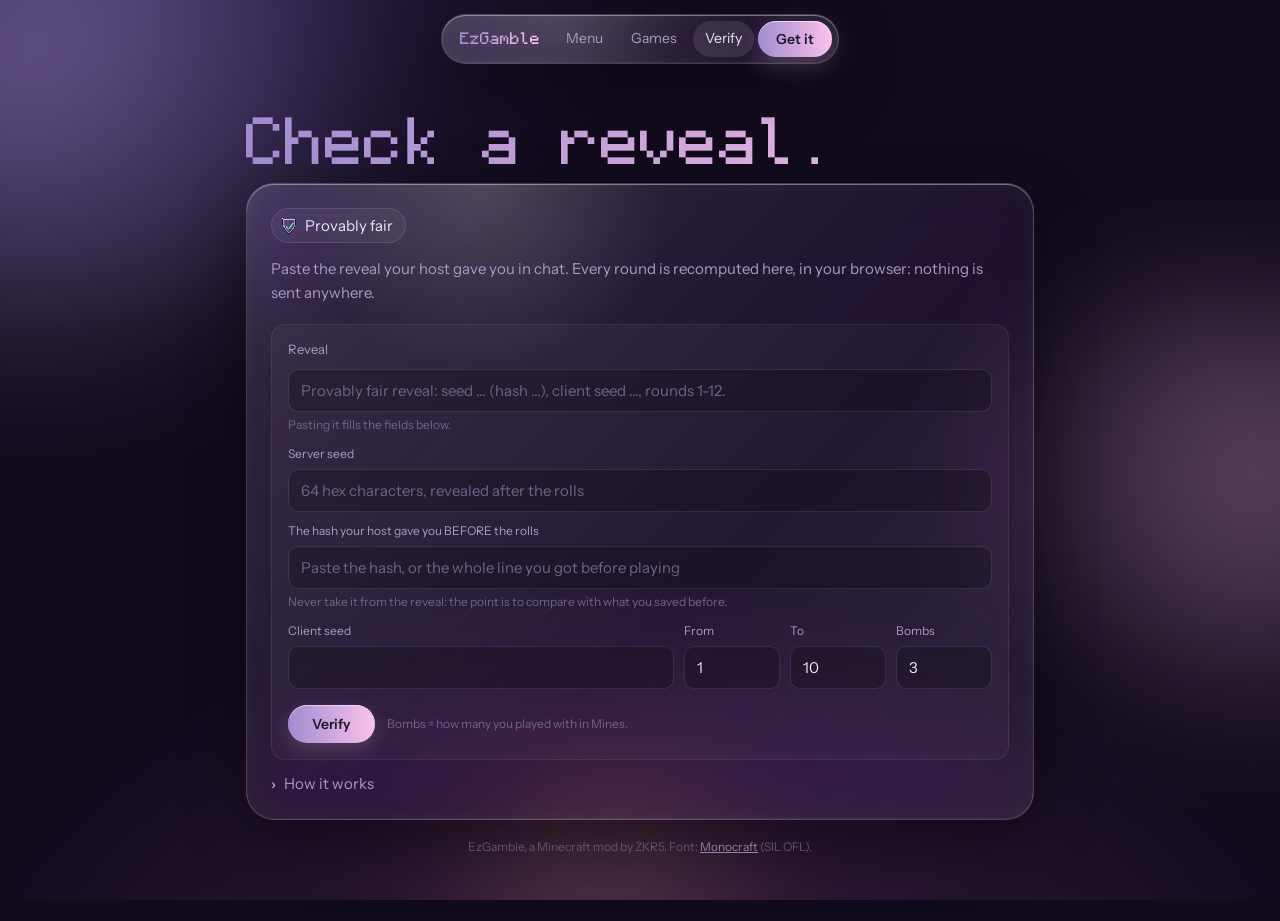
==== commit 0e224ab8: "verify: the hash comes from what the player saved before, never from the reveal" ====
--- a/docs/verify.html
+++ b/docs/verify.html
@@ -112,8 +112,9 @@
       <span class="hint">Pasting it fills the fields below.</span>
       <label for="seed">Server seed</label>
       <input id="seed" placeholder="64 hex characters, revealed after the rolls" spellcheck="false">
-      <label for="hash">Seed hash shown before the rolls</label>
-      <input id="hash" placeholder="64 hex characters" spellcheck="false">
+      <label for="hash">The hash your host gave you BEFORE the rolls</label>
+      <input id="hash" placeholder="Paste the hash, or the whole line you got before playing" spellcheck="false">
+      <span class="hint">Never take it from the reveal: the point is to compare with what you saved before.</span>
       <div class="grid">
         <div><label for="client">Client seed</label><input id="client" spellcheck="false"></div>
         <div><label for="from">From</label><input id="from" value="1" inputmode="numeric"></div>
@@ -156,12 +157,15 @@
   return Number(v >> 4n) / 2 ** 52;
 }
 const esc = (s) => s.replace(/[&<>"]/g, (c) => ({ '&': '&amp;', '<': '&lt;', '>': '&gt;', '"': '&quot;' }[c]));
+$('hash').addEventListener('input', () => {   // the whole commitment line works too: keep only the hash
+  const h = $('hash').value.match(/[0-9a-f]{64}/i);
+  if (h && h[0] !== $('hash').value) $('hash').value = h[0];
+});
 $('paste').addEventListener('input', () => {
   const t = $('paste').value;
   const m = (re) => (t.match(re) || [])[1];
-  const seed = m(/seed ([0-9a-f]{64})/i), hash = m(/hash ([0-9a-f]{64})/i), client = m(/client seed ([A-Za-z0-9_-]+)/i), rounds = t.match(/rounds? (\d+)(?:-(\d+))?/i);
+  const seed = m(/seed ([0-9a-f]{64})/i), client = m(/client seed ([A-Za-z0-9_-]+)/i), rounds = t.match(/rounds? (\d+)(?:-(\d+))?/i);
   if (seed) $('seed').value = seed;
-  if (hash) $('hash').value = hash;
   if (client) $('client').value = client;
   if (rounds) { $('from').value = rounds[2] ? rounds[1] : 1; $('to').value = rounds[2] || rounds[1]; }
 });
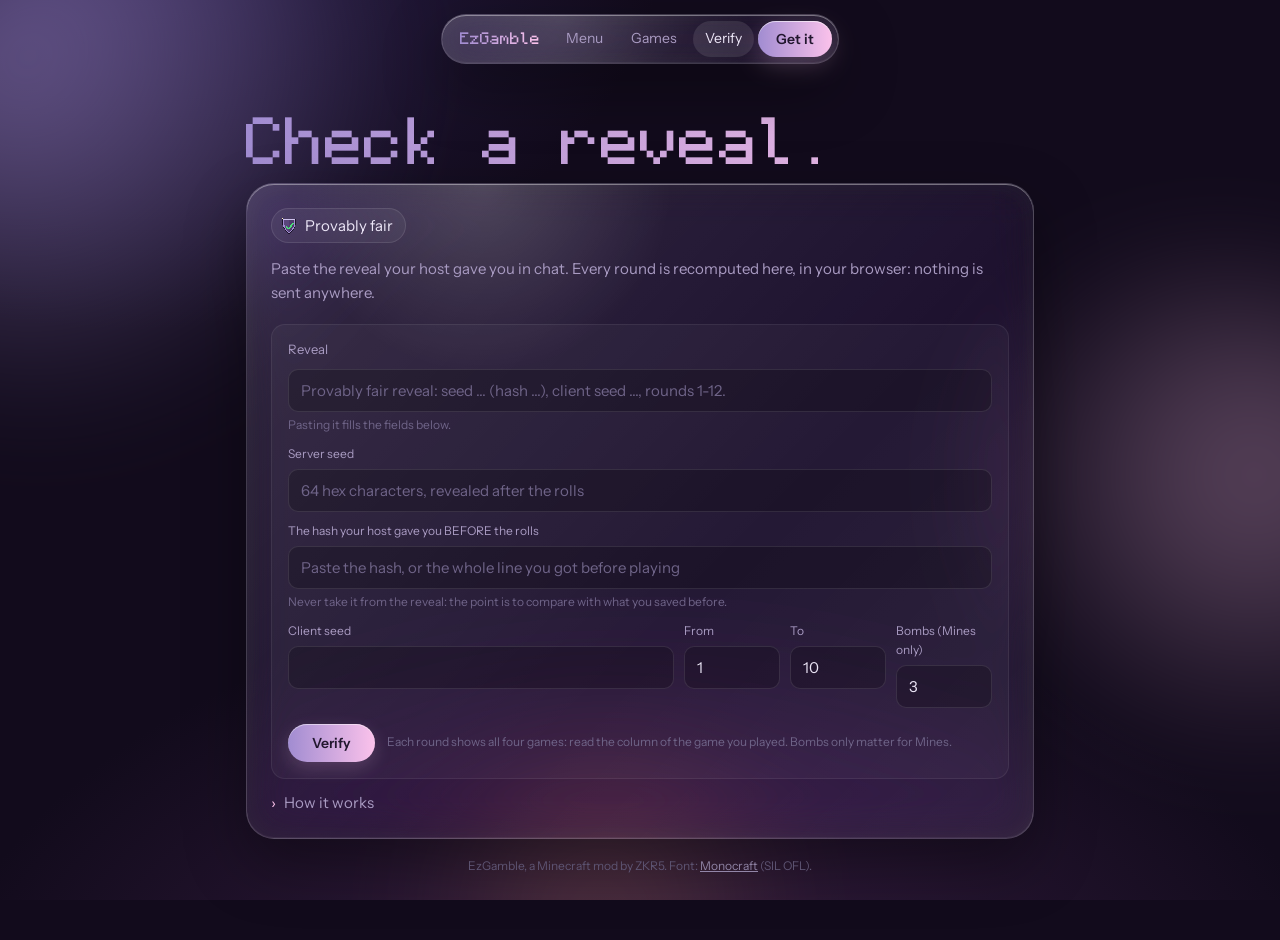
==== commit ba789f88: "verify: say the bombs field is for Mines only" ====
--- a/docs/verify.html
+++ b/docs/verify.html
@@ -119,9 +119,9 @@
         <div><label for="client">Client seed</label><input id="client" spellcheck="false"></div>
         <div><label for="from">From</label><input id="from" value="1" inputmode="numeric"></div>
         <div><label for="to">To</label><input id="to" value="10" inputmode="numeric"></div>
-        <div><label for="mines">Bombs</label><input id="mines" value="3" inputmode="numeric"></div>
+        <div><label for="mines">Bombs (Mines only)</label><input id="mines" value="3" inputmode="numeric"></div>
       </div>
-      <div class="actions"><button id="go">Verify</button><span class="hint">Bombs = how many you played with in Mines.</span></div>
+      <div class="actions"><button id="go">Verify</button><span class="hint">Each round shows all four games: read the column of the game you played. Bombs only matter for Mines.</span></div>
     </div>
 
     <div id="out" hidden>
